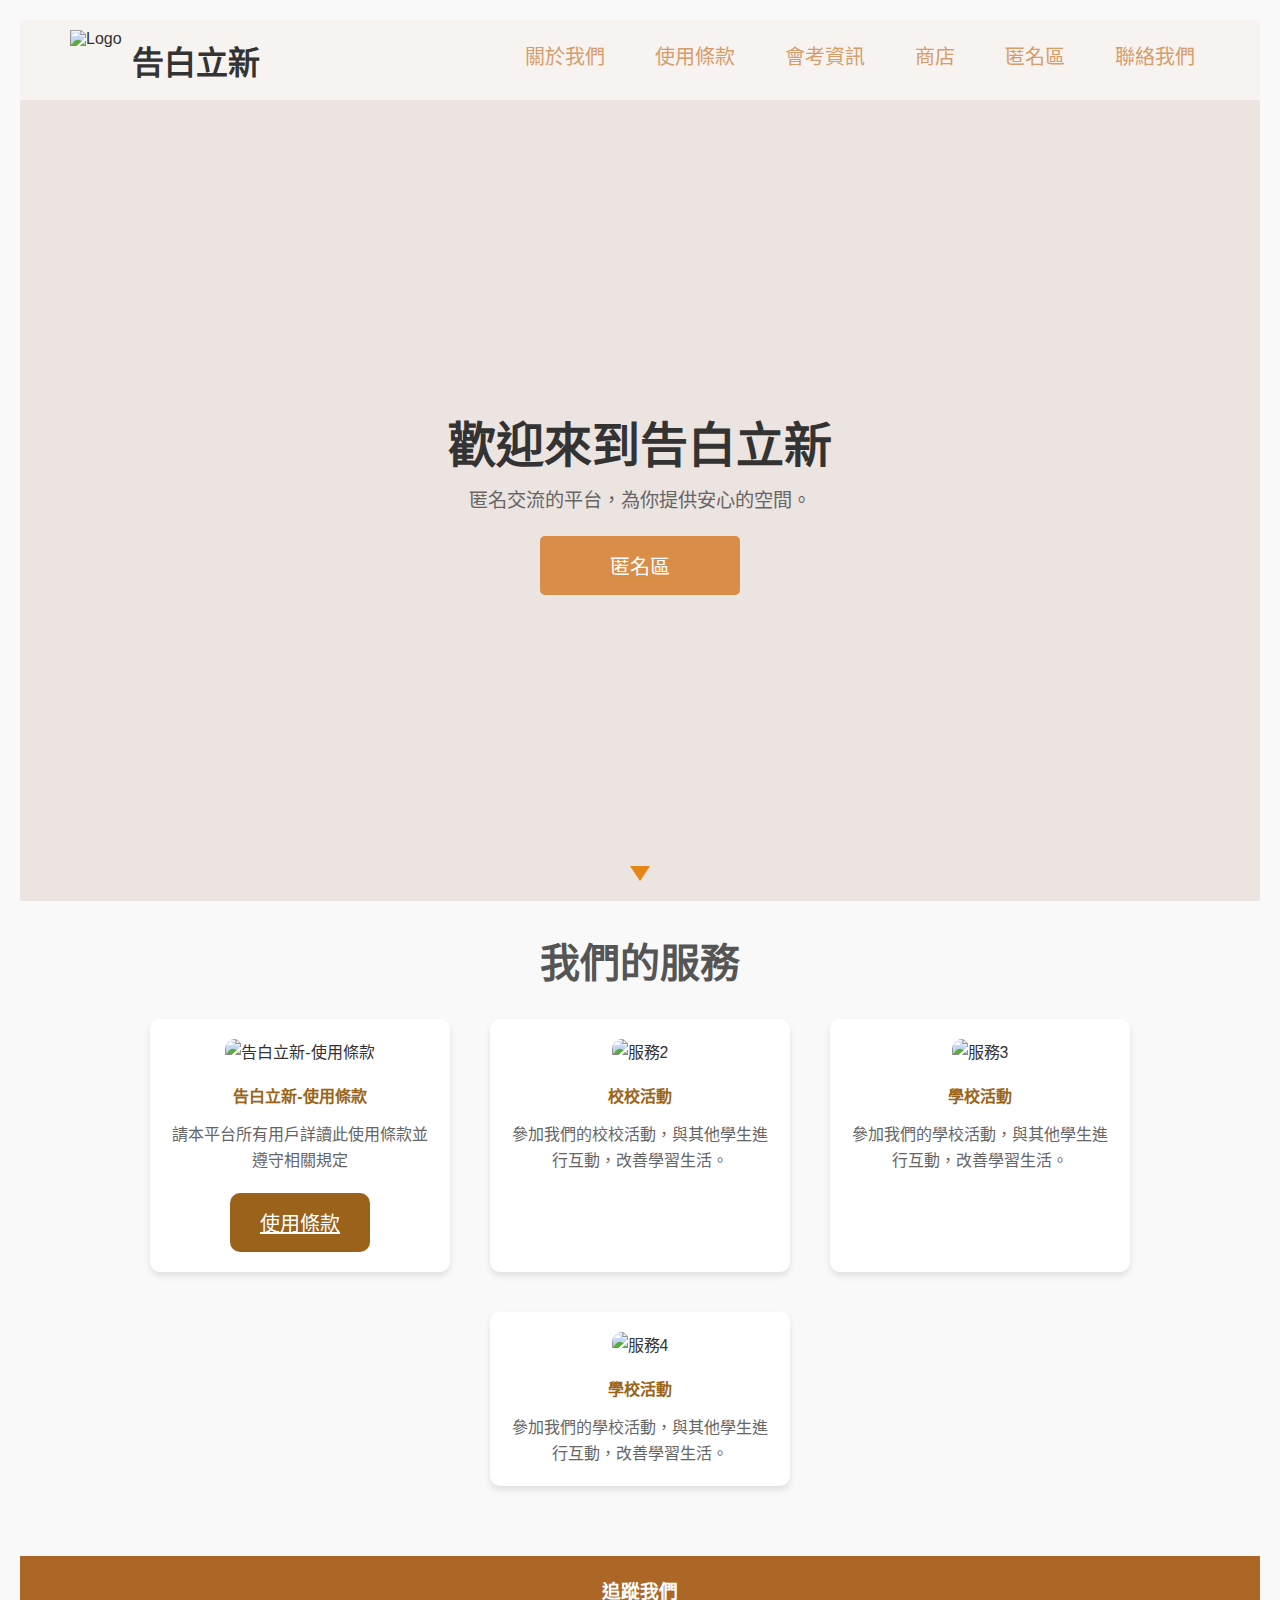
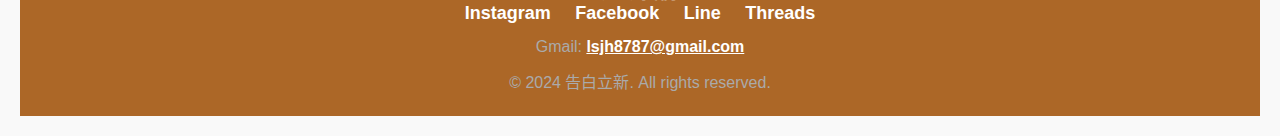
==== index.html @ cfa42a43 "update" ====
<!DOCTYPE html>
<html lang="zh-TW">
<head>
    <meta charset="UTF-8">
    <meta name="viewport" content="width=device-width, initial-scale=1.0">
    <title>告白立新 - 首頁</title>
    <link rel="stylesheet" href="styles.css">
</head>
<body>

  <nav class="navbar">
    <div class="navbar-logo">
        <img src="告白立新LOGO.png" alt="Logo">
        <h1>告白立新</h1>
    </div>
    <ul class="navbar-menu">
        <li><a href="about.html">關於我們</a></li>
        <li><a href="regulations.html">使用條款</a></li>
        <li><a href="text.html">會考資訊</a></li>
        <li><a href="shop.html">商店</a></li>
        <li><a href="anonymous.html">匿名區</a></li>
        <li><a href="contact.html">聯絡我們</a></li>
    </ul>
</nav>

    <header class="hero-section">
      <div class="hero-content">
          <h1>歡迎來到告白立新</h1>
          <p>匿名交流的平台，為你提供安心的空間。</p>
          <a href="anonymous.html" class="btn btn-anonymous">匿名區</a>
      </div>
      <div class="scroll-arrow"></div>
  </header>
  


      <main>
        <h2 class="service-title">我們的服務</h2>
        <div class="card-container">
            <div class="card">
                <img src="使用條款.png" alt="告白立新-使用條款">
                <h3>告白立新-使用條款</h3>
                <p>請本平台所有用戶詳讀此使用條款並遵守相關規定</p>
                <a href="regulations.html" class="terms-button">使用條款</a>
            </div>
            <div class="card">
                <img src="service2.jpg" alt="服務2">
                <h3>校校活動</h3>
                <p>參加我們的校校活動，與其他學生進行互動，改善學習生活。</p>
            </div>
            <div class="card">
                <img src="service2.jpg" alt="服務3">
                <h3>學校活動</h3>
                <p>參加我們的學校活動，與其他學生進行互動，改善學習生活。</p>
            </div>
            <div class="card">
                <img src="service2.jpg" alt="服務4">
                <h3>學校活動</h3>
                <p>參加我們的學校活動，與其他學生進行互動，改善學習生活。</p>
            </div>
        </div>
    </main>



  </main>
    <footer>
        <div class="social-links">
            <h3>追蹤我們</h3>
            <a href="https://www.instagram.com/anony_lsjh">Instagram</a>
                <a href="https://www.facebook.com/share/wYebae1Ng7HufHea/?mibextid=LQQJ4d">Facebook</a>
                <a href="https://liff.line.me/1645278921-kWRPP32q/?accountId=072bowlf">Line</a>
                <a href="https://www.threads.net/@anony_lsjh?xmt=AQGzQmAjyo4V2XjbBSyGGsBOCA0te0N1IhOW0UAyIl9oo3M">Threads</a>
            </div>
        <p>Gmail: <a href="mailto:lsjh8787@gmail.com">lsjh8787@gmail.com</a></p>
        <p>© 2024 告白立新. All rights reserved.</p>
    </footer>

</body>
</html>
---- styles.css ----
/* 全局設定 */
* {
  margin: 0;
  padding: 0;
  box-sizing: border-box;
}

body {
  font-family: Arial, sans-serif;
  background-color: #ebe4e0; /* 背景 */
  color: #c56f3d;  /* 首頁下方文字 */
  min-height: 100vh;
  display: flex;
  flex-direction: column;
}





/* 商店頁面 */
header {
  text-align: center;
  padding: 50px 0;
  background-color: #ca9c80; /* 背景 */
  color: #fff;
}

header h1 {
  font-size: 36px;
  margin-bottom: 10px;
}

header p {
  font-size: 18px;
}

/* 主內容區域美化 */
main {
  flex: 1;
  padding: 20px;
}
/* 商品卡片美化 */
.product-section {
  display: flex;
  justify-content: space-around;
  flex-wrap: wrap;
  gap: 20px;
  margin-top: 20px;
}





/* 我們的服務 */
.service-title {
  text-align: center; /* 標題置中 */
  margin-top: 10px; /* 調整與卡片之間的距離 */
  margin-bottom: 30px; /* 調整標題與其他內容之間的距離 */
  font-size: 40px; /* 調整字體大小，原先為默認大小 */
  font-weight: bold; /* 如果想讓字體更醒目，可以加粗 */
}

.card-container {
  display: flex;
  justify-content: center; /* 水平置中 */
  gap: 40px; /* 調整卡片之間的間距 */
  flex-wrap: wrap; /* 使卡片可以換行 */
}

.card {
  background-color: #ffffff; /* 小視覺背景 */
  border-radius: 10px;
  box-shadow: 0 4px 6px rgba(0, 0, 0, 0.1);
  width: 300px; /* 調整卡片寬度 */
  text-align: center;
  padding: 20px;
  transition: transform 0.3s ease, box-shadow 0.3s ease;
}

.card:hover {
  transform: translateY(-10px);
  box-shadow: 0 6px 10px rgba(0, 0, 0, 0.2);
}

.card img {
  width: 100%;
  border-radius: 10px;
  margin-bottom: 20px;
}

.card h3 {
  font-size: 16px;
  color: #9b6519; /* 文字顏色 */
  margin-bottom: 15px;
}


        /* 容器样式，控制整体间距 */
        .container {
          padding: 40px; /* 容器增加 padding */
      }

      /* 使用條款按钮样式 */
      .terms-button {
          display: inline-block;
          padding: 15px 30px;
          font-size: 20px;
          font-family: 'KaiTi', serif; /* 使用楷体 */
          color: rgb(255, 255, 255);
          background-color: #9a621a;
          border-radius: 10px;
          cursor: pointer;
          text-align: center;
          transition: background-color 0.3s ease, transform 0.2s ease;
          margin-top: 20px; /* 增加按钮的上边距 */
      }

      /* 悬停效果 */
      .terms-button:hover {
          background-color: #653406;
      }






/* 頁腳美化 */
footer {
  background-color: #ac6727;
  color: #fff;
  text-align: center;
  padding: 20px;
  margin-top: 50px; /* 增加页面顶部距离 */
}

footer .social-links a {
  color: #fff;
  margin: 0 10px;
  text-decoration: none;
  font-size: 18px;
}

footer p {
  color: #aaa;
  margin-top: 10px;
}

footer a {
  color: rgb(255, 255, 255); /* 連結顏色 */
  text-decoration: underline;
  font-weight: bold; /* 讓連結文字更粗 */
  font-size: 16px; /* 調整字體大小 */
}

footer a:hover {
  color: #ff0000; /* 滑鼠懸停時變紅色 */
}ßß


/* 導覽列懸浮 */
nav ul li a {
  color: #fff;
  text-decoration: none;
  font-size: 18px;
  padding: 5px 15px;
  transition: background-color 0.3s ease;
}

nav ul li a:hover {
  background-color: #572705;
  border-radius: 5px;
}




/* 基本按鈕樣式 */
.btn {
  display: inline-block;
  padding: 15px 30px;
  font-size: 20px;
  color: white;
  text-decoration: none;
  border-radius: 5px;
  transition: background-color 0.3s ease;
  margin-top: 20px; /* 調整按鈕與上方文字的距離 */
}



/* 讓區域填滿整個視窗 */
.hero-section {
  background-color: #ebe4e0; /* 背景 */
  height: 89vh; /* 占滿整個視窗高度 */
  display: flex;
  flex-direction: column;
  justify-content: center;
  align-items: center;
  position: relative;
  color: rgb(169, 81, 0);
}

.hero-content h1 {
  margin: 0;
  font-size: 3rem;
}

.hero-content p {
  margin-top: 10px;
  font-size: 1.2rem;
}




/* 向下的箭頭 */
.scroll-arrow {
  position: absolute;
  bottom: 20px;
  left: 50%;
  transform: translateX(-50%);
  width: 0;
  height: 0;
  border-left: 10px solid transparent;
  border-right: 10px solid transparent;
  border-top: 15px solid rgb(230, 132, 21);
  cursor: pointer;
}

.scroll-arrow:hover {
  border-top-color: #7e4e1b; /* 鼠標懸停時箭頭變色 */
}





/* 聯絡我們區域的樣式 */
.contact-section {
  display: flex;
  flex-direction: column;
  align-items: center;
  justify-content: center;
  padding: 40px 20px;
  background-color: #ebe4e0; /* 背景色 */
  min-height: 100vh; /* 占滿全高 */
}

.contact-form {
  width: 100%;
  max-width: 600px; /* 表單最大寬度 */
  background-color: #fff; /* 表單背景色 */
  padding: 30px;
  border-radius: 10px; /* 圓角 */
  box-shadow: 0px 4px 12px rgba(0, 0, 0, 0.1); /* 陰影效果 */
}

.contact-form h2 {
  text-align: center;
  margin-bottom: 20px;
  font-size: 24px;
  color: #333;
}

.contact-form .form-group {
  margin-bottom: 15px;
  width: 100%;
}

.contact-form label {
  font-size: 16px;
  color: #555;
  margin-bottom: 5px;
  display: block;
}

.contact-form input,
.contact-form textarea {
  width: 100%;
  padding: 12px;
  font-size: 16px;
  border: 1px solid #ddd;
  border-radius: 5px;
  box-sizing: border-box;
}

.contact-form textarea {
  height: 150px;
  resize: none;
}

.contact-form button {
  width: 100%;
  padding: 12px;
  background-color: #d98d49;
  color: white;
  font-size: 18px;
  border: none;
  border-radius: 5px;
  cursor: pointer;
  transition: background-color 0.3s ease;
}

.contact-form button:hover {
  background-color: #c45d19;
}






/* 匿名區塊 */
.anonymous-section {
  background-color: #ebe4e0; /* 背景顏色 */
  color: rgb(198, 112, 37);
  padding: 60px 20px;
  text-align: center; /* 讓文字內容置中 */
  display: flex;
  flex-direction: column; 
  align-items: center; /* 讓整個區塊內容置中 */
}

.anonymous-section h2 {
  font-size: 50px;
  color: #de8639; /* 顯眼的標題色 */
  margin-bottom: 20px;
}

.anonymous-section p {
  font-size: 18px;
  margin-bottom: 30px;
}

/* 表單樣式 */
.anonymous-section form {
  width: 100%;
  max-width: 600px; /* 最大寬度 */
  display: flex;
  flex-direction: column;
  align-items: center;
}

/* 輸入框樣式 */
.anonymous-section textarea {
  width: 100%; /* 滿寬度 */
  padding: 15px;
  border-radius: 5px;
  border: none;
  font-size: 16px;
  margin-bottom: 20px;
  resize: none; /* 禁止拉伸 */
  height: 150px; /* 高度設定 */
}

/* 自定義文件上傳按鈕樣式 */
.custom-file-upload {
  background-color: #d98d49; /* 背景色 */
  color: white;
  padding: 10px 20px;
  border-radius: 5px;
  font-size: 16px;
  cursor: pointer;
  transition: background-color 0.3s ease;
  margin-bottom: 20px;
  display: inline-block;
}

.custom-file-upload:hover {
  background-color: #c45d19; /* 懸浮效果 */
}

/* 隱藏默認文件輸入樣式 */
#file-upload {
  display: none;
}

/* 發佈按鈕樣式 */
.btn-anonymous {
  background-color: #d98d49; /* 按鈕背景色 */
  color: white;
  padding: 15px 30px;
  text-decoration: none;
  font-size: 20px;
  border-radius: 5px;
  cursor: pointer;
  transition: background-color 0.3s ease;
  width: 100%;
  max-width: 200px;
  text-align: center;
}

.btn-anonymous:hover {
  background-color: #c45d19; /* 懸浮效果 */
}




/* 上篇標頭 */
/* 調整導航欄樣式 */
.navbar {
  display: flex;
  justify-content: space-between; /* 兩端對齊 */
  align-items: center; /* 垂直置中 */
  padding: 10px 50px; /* 調整內邊距 */
  background-color: #f6f3f1; /* 背景色 */
}

.navbar-logo {
  display: flex;
  align-items: center; /* 讓 logo 與文字垂直居中 */

  
}

.navbar-logo img {
  height: 60px; /* 調整 logo 高度 */
  margin-right: 10px; /* logo 與文字之間的距離 */
}

.navbar-menu {
  display: flex;
  list-style-type: none; /* 去掉點 */
}

.navbar-menu li {
  margin-left: 20px; /* 每個選項之間的距離 */
}

.logo-text {
  font-size: 24px; /* 調整字體大小 */
  font-weight: bold; /* 如果需要更粗的字體可以加上這一行 */
  margin-left: 10px; /* 如果文字和 logo 太近，增加間距 */
}

.navbar-menu a {
  color: rgb(214, 157, 107);
  text-decoration: none;
  font-size: 20px;  /* 文字大小 */
  padding: 10px 15px; /* 懸浮調整內邊距 */
}




/* 關於我們區塊 */
.about-us {
  background-color: #f5f5f5; /* 淡色背景，提升可讀性 */
  padding: 60px 20px; /* 四周留白 */
  border-radius: 10px; /* 圓角邊框 */
  width: 80%; /* 區塊寬度 */
  margin: 0 auto; /* 區塊水平居中 */
  box-shadow: 0 4px 8px rgba(0, 0, 0, 0.1); /* 添加陰影效果 */
  text-align: center; /* 文本居中 */
}

.about-us h1 {
  font-size: 2rem; /* 標題大小 */
  color: #d97824; /* 標題顏色，配合網站整體風格 */
  margin-bottom: 20px; /* 標題與內容間距 */
}

.about-us p {
  font-size: 1.2rem; /* 內容字體大小 */
  line-height: 1.8; /* 行高，增強可讀性 */
  color: #333; /* 文字顏色 */
  margin-bottom: 15px; /* 段落之間間距 */
  white-space: nowrap; /* 禁止段落內的自動換行 */
}

.about-us strong {
  color: #d97824; /* 強調部分字體顏色 */
  font-weight: bold; /* 字體加粗 */
}




/* 關於我們區塊 */
.about-us {
  background-color: #f5f5f5; /* 淡色背景，提升可讀性 */
  padding: 60px 20px; /* 調整四周留白，增加上方空間 */
  border-radius: 10px; /* 圓角邊框 */
  width: 90%; /* 區塊寬度 */
  margin: 60px auto; /* 區塊水平居中，並增加上方的外邊距 */
  box-shadow: 0 4px 8px rgba(0, 0, 0, 0.1); /* 添加陰影效果 */
  text-align: center; /* 文本居中 */
}

.about-us h1 {
  font-size: 2rem; /* 標題大小 */
  color: #d97824; /* 標題顏色 */
  margin-bottom: 20px; /* 標題與內容間距 */
}

.about-us p {
  font-size: 1.2rem; /* 內容字體大小 */
  line-height: 4; /* 行高，增強可讀性 */
  color: #333; /* 文字顏色 */
  margin-bottom:1px; /* 段落之間間距 */
  white-space: normal; /* 允許段落自動換行 */
}

.about-us strong {
  color: #d97824; /* 強調部分字體顏色 */
  font-weight: bold; /* 字體加粗 */
}





/* 使用規則 */
.container {
  max-width: 800px;
  margin: 0 auto;
  background-color: #fff;
  padding: 20px;
  box-shadow: 0 0 10px rgba(0, 0, 0, 0.1);
  border-radius: 8px;
  margin-top: 50px; /* 增加页面顶部距离 */
}

h1 {
  text-align: center;
  color: #333;
}

h2 {
  color: #555;
  margin-top: 20px;
}

p {
  color: #666;
  line-height: 1.6;
}

ul {
  list-style-type: disc;
  margin-left: 20px;
}

li {
  margin-bottom: 10px;
}

strong {
  color: #333;
}

/* 如果你只想让某些部分的文字是红色，可以使用 class */
.red-text {
  color: red;
}








/* 會考 */
* {
  margin: 0;
  padding: 0;
  box-sizing: border-box;
}

body {
  font-family: 'Arial', sans-serif;
  background-color: #f9f9f9;
  color: #333;
  padding: 20px;
}

/* 新增的间隔样式 */
.section {
  margin-bottom: 60px; /* 每个部分之间的底部间隔，确保前后段有空隙 */
}

.container {
  display: flex;
  justify-content: space-between; /* 确保每块内容左右分开 */
  max-width: 1200px;
  margin: 0 auto;
  align-items: flex-start;
  flex-wrap: wrap;
  gap: 30px; /* 增加各部分之间的间距 */
}

.item, .carousel {
  background-color: #fff;
  padding: 20px;
  box-shadow: 0 4px 8px rgba(0, 0, 0, 0.1);
  border-radius: 10px;
  flex-basis: calc(50% - 15px); /* 保持两部分各占一半 */
}

.item {
  text-align: center;
}

.item img {
  width: 100%; /* 保持图片宽度适应 */
  height: auto;
}

.item h2 {
  font-size: 24px;
  margin-top: 15px;
}

.item p {
  font-size: 16px;
  color: #555;
  margin-top: 10px;
}

/* Carousel 部分 */
.carousel {
  position: relative;
  text-align: center;
}

.carousel-container {
  display: flex;
  overflow: hidden;
}

.carousel-item {
  min-width: 100%;
  transition: 0.5s;
}

.carousel-item img {
  width: 80%; /* 调整图片宽度 */
  height: auto;
  margin-bottom: 15px;
}

.carousel-item h2 {
  font-size: 22px;
}

.carousel-item p {
  font-size: 16px;
  margin-top: 10px;
}

/* 左右箭头样式 */
.prev-btn, .next-btn {
  position: absolute;
  top: 50%;
  background-color: rgba(0, 0, 0, 0.5);
  color: white;
  border: none;
  padding: 10px;
  cursor: pointer;
  transform: translateY(-50%);
}

.prev-btn {
  left: 0;
}

.next-btn {
  right: 0;
}

.prev-btn:hover, .next-btn:hover {
  background-color: rgba(0, 0, 0, 0.8);
}



/* 影片展示區 */
.video-section {
  text-align: center;
  margin-bottom: 30px;
}

.video-frame {
  width: 100%;
  height: 450px;
  border-radius: 8px;
  box-shadow: 0 0 15px rgba(0, 0, 0, 0.2);
}

/* 資訊區塊樣式 */
.info-section {
  margin-bottom: 30px;
}

.info-section h2 {
  font-size: 28px;
  margin-bottom: 10px;
  color: #555;
}

.info-section p {
  font-size: 18px;
  margin-bottom: 10px;
}

.info-section ul {
  list-style-type: disc;
  margin-left: 20px;
}

.info-section ul li {
  margin-bottom: 10px;
  font-size: 16px;
}

/* 相關連結或按鈕樣式 */
.related-links {
  text-align: center;
  margin-top: 20px;
}

.button {
  display: inline-block;
  padding: 10px 20px;
  font-size: 18px;
  color: white;
  background-color: #007bff;
  text-decoration: none;
  border-radius: 5px;
  margin: 10px;
  transition: background-color 0.3s ease;
}

.button:hover {
  background-color: #0056b3;
}
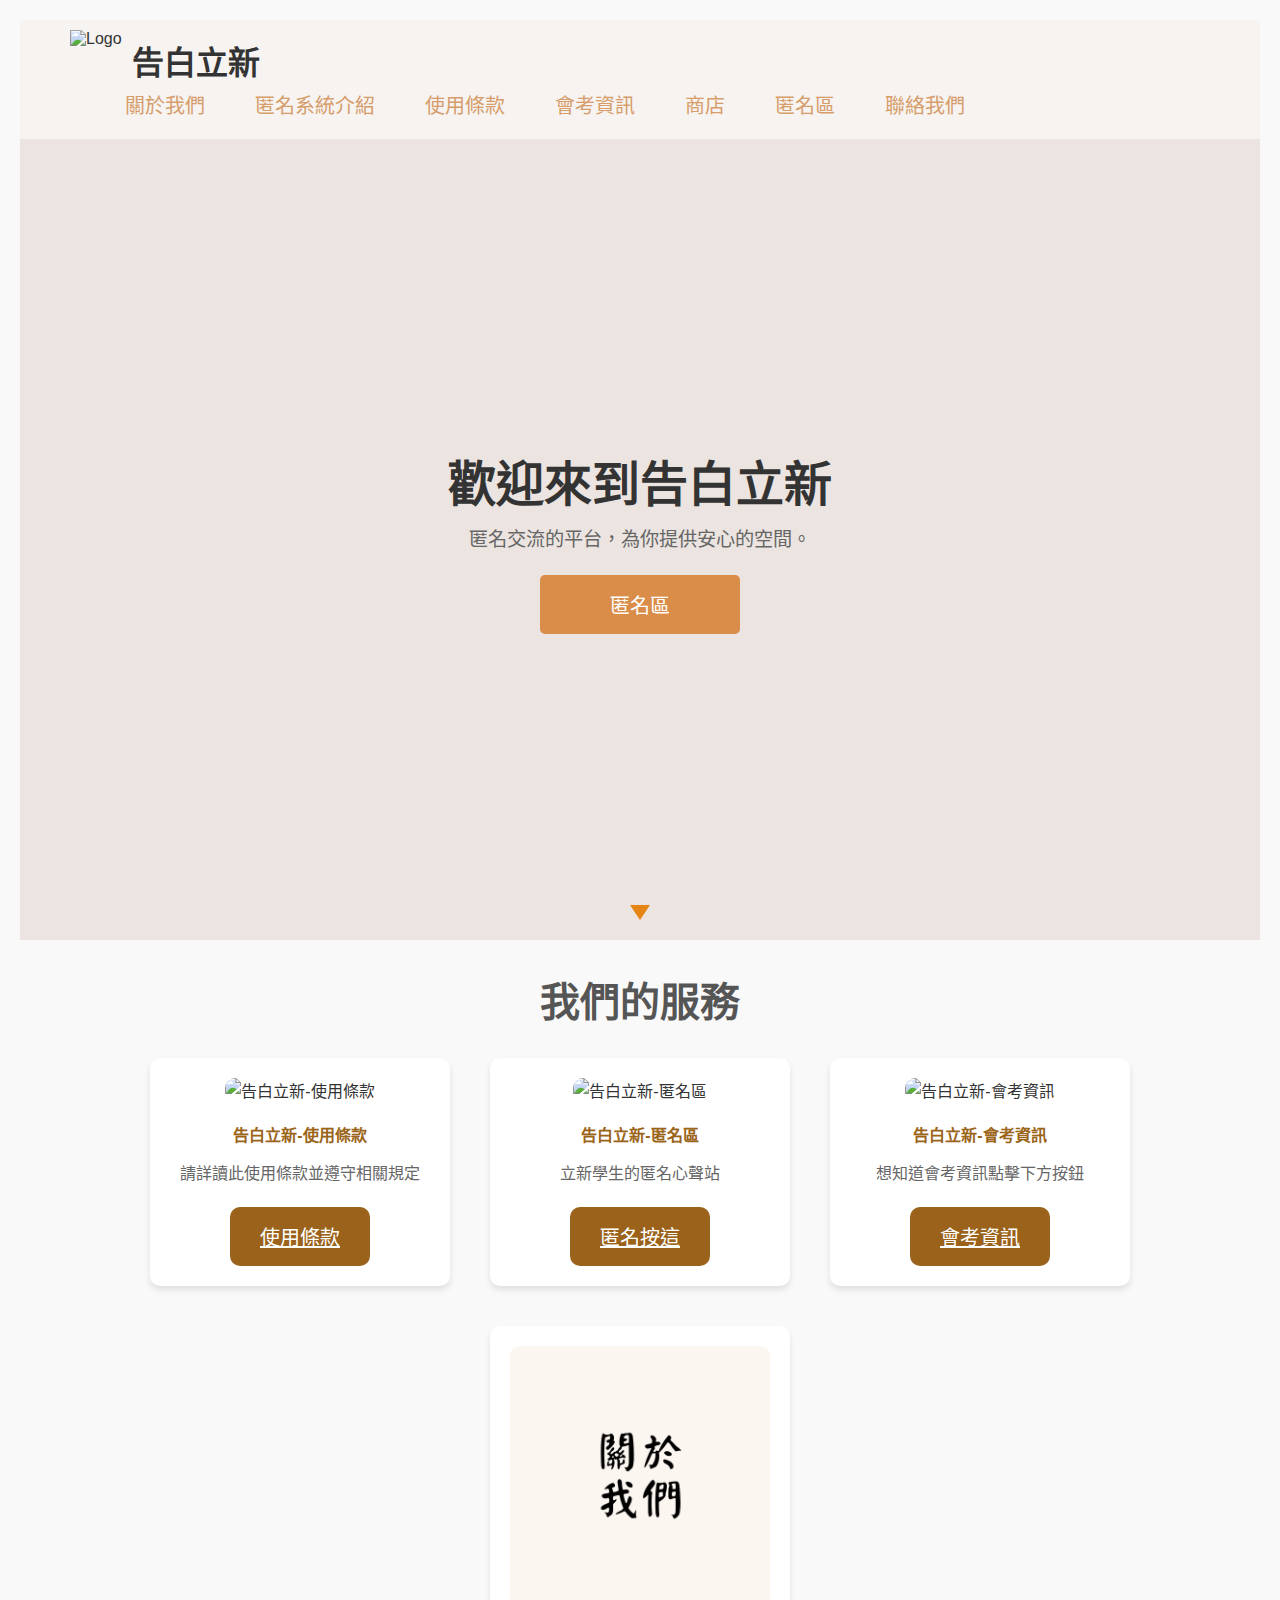
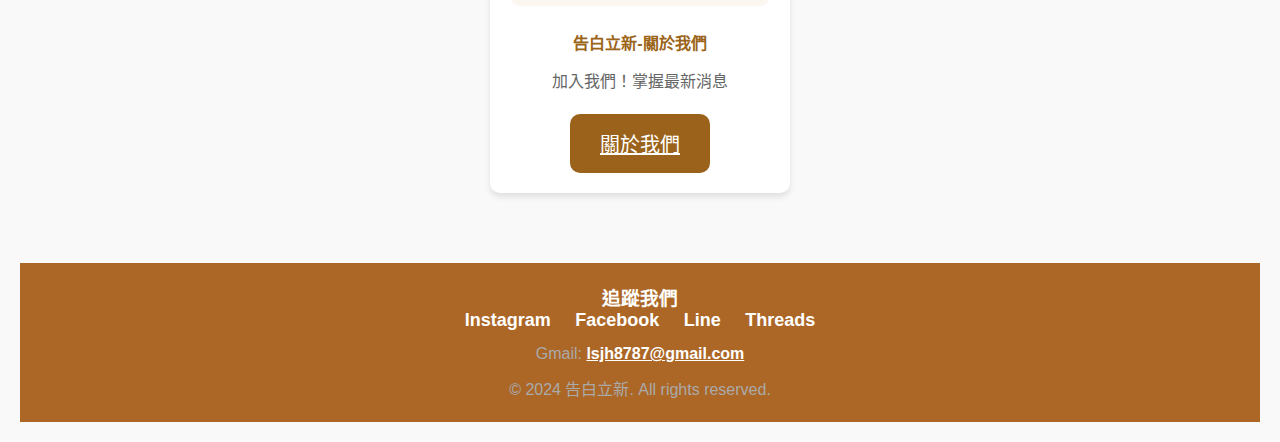
==== commit df036cac: "update" ====
--- a/index.html
+++ b/index.html
@@ -15,6 +15,7 @@
     </div>
     <ul class="navbar-menu">
         <li><a href="about.html">關於我們</a></li>
+        <li><a href="maskseal.html">匿名系統介紹</a></li>
         <li><a href="regulations.html">使用條款</a></li>
         <li><a href="text.html">會考資訊</a></li>
         <li><a href="shop.html">商店</a></li>
@@ -40,23 +41,26 @@
             <div class="card">
                 <img src="使用條款.png" alt="告白立新-使用條款">
                 <h3>告白立新-使用條款</h3>
-                <p>請本平台所有用戶詳讀此使用條款並遵守相關規定</p>
+                <p>請詳讀此使用條款並遵守相關規定</p>
                 <a href="regulations.html" class="terms-button">使用條款</a>
             </div>
             <div class="card">
-                <img src="service2.jpg" alt="服務2">
-                <h3>校校活動</h3>
-                <p>參加我們的校校活動，與其他學生進行互動，改善學習生活。</p>
+                <img src="匿名按這.png" alt="告白立新-匿名區">
+                <h3>告白立新-匿名區</h3>
+                <p>立新學生的匿名心聲站</p>
+                <a href="anonymous.html" class="terms-button">匿名按這</a>
             </div>
             <div class="card">
-                <img src="service2.jpg" alt="服務3">
-                <h3>學校活動</h3>
-                <p>參加我們的學校活動，與其他學生進行互動，改善學習生活。</p>
+                <img src="會考資訊.png" alt="告白立新-會考資訊">
+                <h3>告白立新-會考資訊</h3>
+                <p>想知道會考資訊點擊下方按鈕</p>
+                <a href="text.html" class="terms-button">會考資訊</a>
             </div>
             <div class="card">
-                <img src="service2.jpg" alt="服務4">
-                <h3>學校活動</h3>
-                <p>參加我們的學校活動，與其他學生進行互動，改善學習生活。</p>
+                <img src="關於我們.png" alt="告白立新-關於我們">
+                <h3>告白立新-關於我們</h3>
+                <p>加入我們！掌握最新消息</p>
+                <a href="about.html" class="terms-button">關於我們</a>
             </div>
         </div>
     </main>
--- a/styles.css
+++ b/styles.css
@@ -403,7 +403,6 @@
 /* 上篇標頭 */
 /* 調整導航欄樣式 */
 .navbar {
-  display: flex;
   justify-content: space-between; /* 兩端對齊 */
   align-items: center; /* 垂直置中 */
   padding: 10px 50px; /* 調整內邊距 */
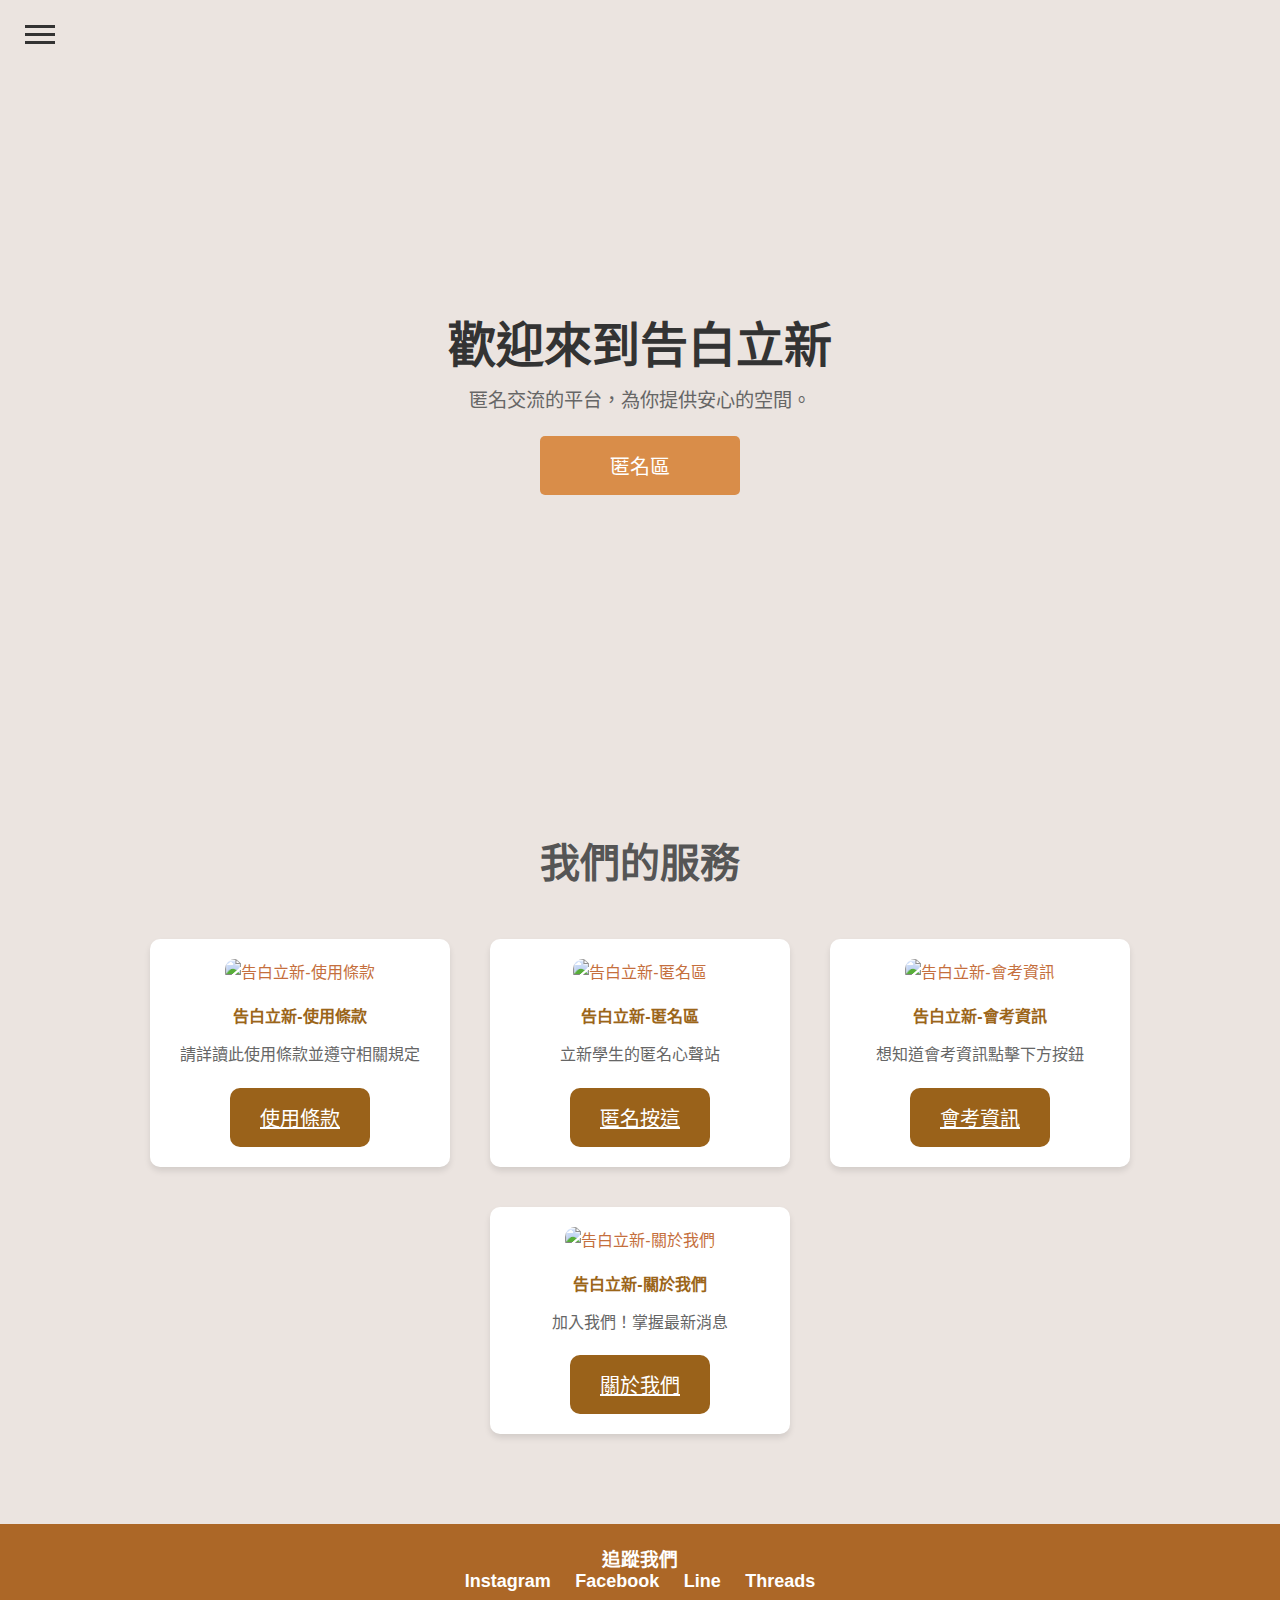
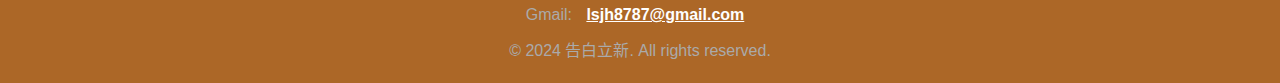
==== commit e0095a74: "updated - icon added - copyright stuff added - etc shit added - more change" ====
--- a/index.html
+++ b/index.html
@@ -1,84 +1,196 @@
+<!--
+Copyright © 2024 Tempura(alan). All rights reserved.
+This website and its content are the property of Tempura(alan). 
+Unauthorized copying, distribution, or use of the content, including text, images, and design elements, is strictly prohibited without prior written permission. 
+For permissions or more information, please contact: lsjh8787@gmail.com or nofupindaotianfuluo@gmail.com.
+-->
+
+
 <!DOCTYPE html>
 <html lang="zh-TW">
 <head>
     <meta charset="UTF-8">
     <meta name="viewport" content="width=device-width, initial-scale=1.0">
     <title>告白立新 - 首頁</title>
+    <link rel="icon" href="./image/favicon.ico"/>
+    <style>
+        body {
+            font-family: Arial, sans-serif;
+            margin: 0;
+            padding: 0;
+        }
+
+        .menu-toggle {
+            position: fixed;
+            top: 20px;
+            left: 20px;
+            font-size: 30px;
+            cursor: pointer;
+            z-index: 1001;
+        }
+
+        .menu-toggle span {
+            display: block;
+            width: 30px;
+            height: 3px;
+            margin: 5px;
+            background-color: #333;
+            transition: background-color 0.3s ease;
+        }
+
+        .side-nav {
+            position: fixed;
+            left: -250px;
+            top: 0;
+            width: 250px;
+            height: 100%;
+            background-color: #333;
+            color: white;
+            transition: left 0.3s ease;
+            z-index: 1000;
+        }
+
+        .side-nav ul {
+            list-style: none;
+            padding: 20px;
+        }
+
+        .side-nav ul li {
+            margin: 20px 0;
+        }
+
+        .side-nav ul li a {
+            color: white;
+            text-decoration: none;
+            font-size: 18px;
+        }
+
+        .side-nav.open {
+            left: 0;
+        }
+
+        .navbar-logo {
+            display: flex;
+            align-items: center;
+            justify-content: flex-end;
+            position: relative;
+            top: 20px;
+            left: -10px;
+        }
+
+        .navbar-logo img {
+            height: 50px;
+            margin-right: 10px;
+        }
+
+        .card-container {
+            display: flex;
+            justify-content: space-around;
+            padding: 20px;
+        }
+
+        footer {
+            background-color: #333;
+            color: white;
+            text-align: center;
+            padding: 20px;
+        }
+
+        footer a {
+            color: white;
+            text-decoration: none;
+            margin: 0 10px;
+        }
+    </style>
     <link rel="stylesheet" href="styles.css">
 </head>
 <body>
+    <div class="menu-toggle" onclick="toggleMenu()">
+        <span></span>
+        <span></span>
+        <span></span>
+    </div>
+    <nav class="side-nav" id="sideNav">
+        <div class="navbar-logo">
+            <img src="./image/logo.png" alt="Logo">
+        </div>
+        <ul>
+            <li><a href="./about/about.html">關於我們</a></li>
+            <li><a href="./maskseal/maskseal.html">匿名系統介紹</a></li>
+            <li><a href="./regulations/regulations.html">使用條款</a></li>
+            <li><a href="./text/text.html">會考資訊</a></li>
+            <li><a href="./shop/shop.html">商店</a></li>
 
-  <nav class="navbar">
-    <div class="navbar-logo">
-        <img src="告白立新LOGO.png" alt="Logo">
-        <h1>告白立新</h1>
-    </div>
-    <ul class="navbar-menu">
-        <li><a href="about.html">關於我們</a></li>
-        <li><a href="maskseal.html">匿名系統介紹</a></li>
-        <li><a href="regulations.html">使用條款</a></li>
-        <li><a href="text.html">會考資訊</a></li>
-        <li><a href="shop.html">商店</a></li>
-        <li><a href="anonymous.html">匿名區</a></li>
-        <li><a href="contact.html">聯絡我們</a></li>
-    </ul>
-</nav>
+            <!--<li><a href="./anonymous.html">匿名區</a></li>-->
+            <li><a href="https://txg-lsjh.forteens.cc">匿名區</a></li>
+
+            <li><a href="./contact/contact.html">聯絡我們</a></li>
+        </ul>
+    </nav>
 
     <header class="hero-section">
-      <div class="hero-content">
-          <h1>歡迎來到告白立新</h1>
-          <p>匿名交流的平台，為你提供安心的空間。</p>
-          <a href="anonymous.html" class="btn btn-anonymous">匿名區</a>
-      </div>
-      <div class="scroll-arrow"></div>
-  </header>
-  
+        <div class="hero-content">
+            <h1>歡迎來到告白立新</h1>
+            <p>匿名交流的平台，為你提供安心的空間。</p>
+            <!--<a href="./anonymous.html" class="btn btn-anonymous">匿名區</a>-->
+            <a href="https://txg-lsjh.forteens.cc" class="btn btn-anonymous">匿名區</a>
+        </div>
+    </header>
 
-
-      <main>
+    <main>
         <h2 class="service-title">我們的服務</h2>
         <div class="card-container">
             <div class="card">
-                <img src="使用條款.png" alt="告白立新-使用條款">
+                <img src="./image/terms.png" alt="告白立新-使用條款">
                 <h3>告白立新-使用條款</h3>
                 <p>請詳讀此使用條款並遵守相關規定</p>
-                <a href="regulations.html" class="terms-button">使用條款</a>
+                <a href="./regulations/regulations.html" class="terms-button">使用條款</a>
             </div>
             <div class="card">
-                <img src="匿名按這.png" alt="告白立新-匿名區">
+                <img src="./image/anonymous.png" alt="告白立新-匿名區">
                 <h3>告白立新-匿名區</h3>
                 <p>立新學生的匿名心聲站</p>
-                <a href="anonymous.html" class="terms-button">匿名按這</a>
+                <!--<a href="./anonymous.html" class="terms-button">匿名按這</a>-->
+                <a href="https://txg-lsjh.forteens.cc" class="terms-button">匿名按這</a>
             </div>
             <div class="card">
-                <img src="會考資訊.png" alt="告白立新-會考資訊">
+                <img src="./image/infomation.png" alt="告白立新-會考資訊">
                 <h3>告白立新-會考資訊</h3>
                 <p>想知道會考資訊點擊下方按鈕</p>
-                <a href="text.html" class="terms-button">會考資訊</a>
+                <a href="./text/text.html" class="terms-button">會考資訊</a>
             </div>
             <div class="card">
-                <img src="關於我們.png" alt="告白立新-關於我們">
+                <img src="./image/about.png" alt="告白立新-關於我們">
                 <h3>告白立新-關於我們</h3>
                 <p>加入我們！掌握最新消息</p>
-                <a href="about.html" class="terms-button">關於我們</a>
+                <a href="./about/about.html" class="terms-button">關於我們</a>
             </div>
         </div>
     </main>
 
-
-
-  </main>
     <footer>
         <div class="social-links">
             <h3>追蹤我們</h3>
             <a href="https://www.instagram.com/anony_lsjh">Instagram</a>
-                <a href="https://www.facebook.com/share/wYebae1Ng7HufHea/?mibextid=LQQJ4d">Facebook</a>
-                <a href="https://liff.line.me/1645278921-kWRPP32q/?accountId=072bowlf">Line</a>
-                <a href="https://www.threads.net/@anony_lsjh?xmt=AQGzQmAjyo4V2XjbBSyGGsBOCA0te0N1IhOW0UAyIl9oo3M">Threads</a>
-            </div>
+            <a href="https://www.facebook.com/share/wYebae1Ng7HufHea/?mibextid=LQQJ4d">Facebook</a>
+            <a href="https://liff.line.me/1645278921-kWRPP32q/?accountId=072bowlf">Line</a>
+            <a href="https://www.threads.net/@anony_lsjh?xmt=AQGzQmAjyo4V2XjbBSyGGsBOCA0te0N1IhOW0UAyIl9oo3M">Threads</a>
+        </div>
         <p>Gmail: <a href="mailto:lsjh8787@gmail.com">lsjh8787@gmail.com</a></p>
         <p>© 2024 告白立新. All rights reserved.</p>
     </footer>
 
+    <script>
+        function toggleMenu() {
+            var sideNav = document.getElementById('sideNav');
+            if (sideNav.classList.contains('open')) {
+                sideNav.classList.remove('open');
+            } else {
+                sideNav.classList.add('open');
+            }
+        }
+    </script>
+    <script src="./script.js"></script>
 </body>
-</html>+</html>
+
--- a/styles.css
+++ b/styles.css
@@ -1,3 +1,6 @@
+/* idk why the guy put the all css in one file */
+
+
 /* 全局設定 */
 * {
   margin: 0;
@@ -14,10 +17,6 @@
   flex-direction: column;
 }
 
-
-
-
-
 /* 商店頁面 */
 header {
   text-align: center;
@@ -40,6 +39,7 @@
   flex: 1;
   padding: 20px;
 }
+
 /* 商品卡片美化 */
 .product-section {
   display: flex;
@@ -49,9 +49,90 @@
   margin-top: 20px;
 }
 
-
-
-
+@media (max-width: 768px) {
+  header h1 {
+    font-size: 28px;
+  }
+
+  /* 導覽列 */
+  .navbar {
+    flex-direction: column; /* 垂直排列 */
+    padding: 10px 20px; /* 減少 padding */
+  }
+
+  .navbar-logo img {
+    height: 40px; /* 調整 logo 大小 */
+  }
+
+  .navbar-menu {
+    flex-direction: column;
+    margin-top: 10px;
+  }
+
+  .navbar-menu li {
+    margin-left: 0; /* 移除選項之間的水平距離 */
+    margin-bottom: 10px; /* 增加垂直距離 */
+  }
+
+  /* 商品卡片 */
+  .product-section {
+    flex-direction: column;
+    align-items: center; /* 讓商品卡片置中 */
+  }
+
+  /* 調整卡片寬度 */
+  .card {
+    width: 100%; /* 滿寬度 */
+    max-width: 500px; /* 限制最大寬度 */
+  }
+
+  /* 會考專區區塊 */
+  .grid-container-exam {
+    grid-template-columns: 1fr; /* 單欄佈局 */
+  }
+
+  .grid-item-exam {
+    width: 100%; /* 滿寬度 */
+    max-width: 500px; /* 限制最大寬度 */
+  }
+}
+
+/* Media Query for Extra Small Screens */
+@media (max-width: 480px) {
+  /* 標題 */
+  header h1 {
+    font-size: 28px; /* 減小標題字體 */
+  }
+
+  header p {
+    font-size: 16px;
+  }
+
+  /* 按鈕樣式 */
+  .btn {
+    padding: 10px 20px;
+    font-size: 16px;
+  }
+
+  /* 商品卡片 */
+  .card {
+    width: 100%; /* 滿寬度 */
+    max-width: 300px; /* 限制最大寬度 */
+  }
+
+  /* 會考專區區塊 */
+  .grid-item-exam {
+    width: 100%; /* 滿寬度 */
+    max-width: 300px; /* 限制最大寬度 */
+  }
+
+  /* 調整箭頭大小 */
+  .scroll-arrow {
+    border-left: 5px solid transparent;
+    border-right: 5px solid transparent;
+    border-top: 10px solid rgb(230, 132, 21);
+  }
+}
 
 /* 我們的服務 */
 .service-title {
@@ -96,36 +177,30 @@
   margin-bottom: 15px;
 }
 
-
-        /* 容器样式，控制整体间距 */
-        .container {
-          padding: 40px; /* 容器增加 padding */
-      }
-
-      /* 使用條款按钮样式 */
-      .terms-button {
-          display: inline-block;
-          padding: 15px 30px;
-          font-size: 20px;
-          font-family: 'KaiTi', serif; /* 使用楷体 */
-          color: rgb(255, 255, 255);
-          background-color: #9a621a;
-          border-radius: 10px;
-          cursor: pointer;
-          text-align: center;
-          transition: background-color 0.3s ease, transform 0.2s ease;
-          margin-top: 20px; /* 增加按钮的上边距 */
-      }
-
-      /* 悬停效果 */
-      .terms-button:hover {
-          background-color: #653406;
-      }
-
-
-
-
-
+/* 容器样式，控制整体间距 */
+.container {
+    padding: 40px; /* 容器增加 padding */
+}
+
+/* 使用條款按钮样式 */
+.terms-button {
+    display: inline-block;
+    padding: 15px 30px;
+    font-size: 20px;
+    font-family: 'KaiTi', serif; /* 使用楷体 */
+    color: rgb(255, 255, 255);
+    background-color: #9a621a;
+    border-radius: 10px;
+    cursor: pointer;
+    text-align: center;
+    transition: background-color 0.3s ease, transform 0.2s ease;
+    margin-top: 20px; /* 增加按钮的上边距 */
+}
+
+/* 悬停效果 */
+.terms-button:hover {
+    background-color: #653406;
+}
 
 /* 頁腳美化 */
 footer {
@@ -156,7 +231,7 @@
 }
 
 footer a:hover {
-  color: #ff0000; /* 滑鼠懸停時變紅色 */
+  color: #ffa735; /* 滑鼠懸停時變紅色 */
 }ßß
 
 
@@ -173,9 +248,6 @@
   background-color: #572705;
   border-radius: 5px;
 }
-
-
-
 
 /* 基本按鈕樣式 */
 .btn {
@@ -189,8 +261,6 @@
   margin-top: 20px; /* 調整按鈕與上方文字的距離 */
 }
 
-
-
 /* 讓區域填滿整個視窗 */
 .hero-section {
   background-color: #ebe4e0; /* 背景 */
@@ -212,9 +282,6 @@
   margin-top: 10px;
   font-size: 1.2rem;
 }
-
-
-
 
 /* 向下的箭頭 */
 .scroll-arrow {
@@ -234,10 +301,6 @@
   border-top-color: #7e4e1b; /* 鼠標懸停時箭頭變色 */
 }
 
-
-
-
-
 /* 聯絡我們區域的樣式 */
 .contact-section {
   display: flex;
@@ -307,11 +370,6 @@
 .contact-form button:hover {
   background-color: #c45d19;
 }
-
-
-
-
-
 
 /* 匿名區塊 */
 .anonymous-section {
@@ -397,12 +455,10 @@
   background-color: #c45d19; /* 懸浮效果 */
 }
 
-
-
-
 /* 上篇標頭 */
 /* 調整導航欄樣式 */
 .navbar {
+  display: flex;
   justify-content: space-between; /* 兩端對齊 */
   align-items: center; /* 垂直置中 */
   padding: 10px 50px; /* 調整內邊距 */
@@ -443,85 +499,193 @@
   padding: 10px 15px; /* 懸浮調整內邊距 */
 }
 
-
-
+/* 基本設計設定 */
+body {
+  font-family: Arial, sans-serif;
+  margin: 0;
+  padding: 0;
+}
 
 /* 關於我們區塊 */
 .about-us {
-  background-color: #f5f5f5; /* 淡色背景，提升可讀性 */
-  padding: 60px 20px; /* 四周留白 */
-  border-radius: 10px; /* 圓角邊框 */
-  width: 80%; /* 區塊寬度 */
-  margin: 0 auto; /* 區塊水平居中 */
-  box-shadow: 0 4px 8px rgba(0, 0, 0, 0.1); /* 添加陰影效果 */
-  text-align: center; /* 文本居中 */
+  background-color: #f5f5f5;
+  padding: 60px 20px;
+  border-radius: 10px;
+  width: 90%;
+  margin: 0 auto;
+  box-shadow: 0 4px 8px rgba(0, 0, 0, 0.1);
+  text-align: center;
+  margin-top: 10px;
 }
 
 .about-us h1 {
-  font-size: 2rem; /* 標題大小 */
-  color: #d97824; /* 標題顏色，配合網站整體風格 */
-  margin-bottom: 20px; /* 標題與內容間距 */
+  font-size: 2rem;
+  color: #d97824;
+  margin-bottom: 25px;
 }
 
 .about-us p {
-  font-size: 1.2rem; /* 內容字體大小 */
-  line-height: 1.8; /* 行高，增強可讀性 */
-  color: #333; /* 文字顏色 */
-  margin-bottom: 15px; /* 段落之間間距 */
-  white-space: nowrap; /* 禁止段落內的自動換行 */
+  font-size: 1.2rem;
+  line-height: 1.8;
+  color: #333;
+  margin-bottom: 30px;
 }
 
 .about-us strong {
-  color: #d97824; /* 強調部分字體顏色 */
-  font-weight: bold; /* 字體加粗 */
-}
-
-
-
-
-/* 關於我們區塊 */
-.about-us {
-  background-color: #f5f5f5; /* 淡色背景，提升可讀性 */
-  padding: 60px 20px; /* 調整四周留白，增加上方空間 */
-  border-radius: 10px; /* 圓角邊框 */
-  width: 90%; /* 區塊寬度 */
-  margin: 60px auto; /* 區塊水平居中，並增加上方的外邊距 */
-  box-shadow: 0 4px 8px rgba(0, 0, 0, 0.1); /* 添加陰影效果 */
-  text-align: center; /* 文本居中 */
-}
-
-.about-us h1 {
-  font-size: 2rem; /* 標題大小 */
-  color: #d97824; /* 標題顏色 */
-  margin-bottom: 20px; /* 標題與內容間距 */
-}
-
-.about-us p {
-  font-size: 1.2rem; /* 內容字體大小 */
-  line-height: 4; /* 行高，增強可讀性 */
-  color: #333; /* 文字顏色 */
-  margin-bottom:1px; /* 段落之間間距 */
-  white-space: normal; /* 允許段落自動換行 */
-}
-
-.about-us strong {
-  color: #d97824; /* 強調部分字體顏色 */
-  font-weight: bold; /* 字體加粗 */
-}
-
-
-
-
+  color: #d97824;
+  font-weight: bold;
+}
+
+/* 圖片並排區塊 */
+.image-section {
+  margin-top: 50px;
+  padding: 40px 20px;
+}
+
+.grid-container {
+  display: flex;
+  justify-content: space-between;
+  align-items: center;
+  width: 80%;
+  margin: 0 auto;
+}
+
+.grid-item {
+  text-align: center;
+  width: 48%;
+}
+
+.grid-item img {
+  max-width: 80%;
+  height: auto;
+  margin-bottom: 15px;
+}
+
+.grid-item h2 {
+  font-size: 1.5rem;
+  color: #d97824;
+}
+
+.grid-item p {
+  font-size: 1rem;
+  color: #333;
+  line-height: 1.6;
+}
+
+/* LOGO 圖片 */
+.logos {
+  border-radius: 50%; /* 若需要圓形效果 */
+  border: 2px solid #ddd; /* 圖片邊框 */
+  padding: 10px;
+}
+
+/* 所有社群按鈕 */
+.social-links-section {
+  text-align: center;
+  padding: 40px 20px;
+}
+
+.social-links-section h2 {
+  font-size: 2rem;
+  color: #d97824;
+  margin-bottom: 25px;
+}
+
+.social-links-grid {
+  display: flex;
+  justify-content: center;
+  gap: 20px; /* 圖片之間的間距 */
+  flex-wrap: wrap;
+}
+
+.social-link-item img {
+  width: 100px; /* 圖片大小 */
+  height: 100px;
+  transition: transform 0.3s ease;
+}
+
+.social-link-item img:hover {
+  transform: scale(1.1); /* 放大效果 */
+}
+
+/* 會考 */
+/* 新的會考專區區塊 */
+.grid-container-exam {
+  display: grid;
+  grid-template-columns: repeat(2, 1fr); /* 兩欄佈局 */
+  gap: 20px; /* 調整圖片之間的間距 */
+  justify-items: center;
+  padding: 40px 20px;
+}
+
+.grid-item-exam {
+  background-color: #ffffff;
+  border-radius: 10px;
+  box-shadow: 0 4px 6px rgba(0, 0, 0, 0.1);
+  width: 400px; /* 調整卡片的寬度 */
+  text-align: center;
+  padding: 20px;
+  transition: transform 0.3s ease, box-shadow 0.3s ease;
+}
+
+.grid-item-exam:hover {
+  transform: translateY(-10px);
+  box-shadow: 0 6px 10px rgba(0, 0, 0, 0.2);
+}
+
+.grid-item-exam img {
+  max-width: 100%;
+  height: auto;
+  border-radius: 10px;
+  margin-bottom: 10px;
+}
+
+.grid-item-exam h2 {
+  font-size: 24px;
+  color: #d97824;
+  margin-bottom: 10px;
+}
+
+.grid-item-exam p {
+  font-size: 16px;
+  color: #333;
+}
+
+.grid-item-exam g {
+  font-size: 16px;
+  color: #ff0000;
+}
+
+/* 下載按鈕區塊 */
+.download-section {
+  text-align: center; /* 按鈕居中 */
+  margin-top: 90px;
+}
+
+.download-btn {
+  display: inline-block;
+  padding: 20px 100px;
+  background-color: #ff6666;
+  color: white;
+  font-size: 18px;
+  text-decoration: none;
+  border-radius: 5px;
+  transition: background-color 0.3s ease;
+}
+
+.download-btn:hover {
+  background-color: #cc5555;
+}
 
 /* 使用規則 */
 .container {
   max-width: 800px;
   margin: 0 auto;
   background-color: #fff;
-  padding: 20px;
+  padding: 50px;
   box-shadow: 0 0 10px rgba(0, 0, 0, 0.1);
   border-radius: 8px;
-  margin-top: 50px; /* 增加页面顶部距离 */
+  margin-top: 100px; /* 增加页面顶部距离 */
 }
 
 h1 {
@@ -557,184 +721,9 @@
   color: red;
 }
 
-
-
-
-
-
-
-
 /* 會考 */
-* {
-  margin: 0;
-  padding: 0;
-  box-sizing: border-box;
-}
-
-body {
-  font-family: 'Arial', sans-serif;
-  background-color: #f9f9f9;
-  color: #333;
-  padding: 20px;
-}
-
 /* 新增的间隔样式 */
 .section {
   margin-bottom: 60px; /* 每个部分之间的底部间隔，确保前后段有空隙 */
 }
 
-.container {
-  display: flex;
-  justify-content: space-between; /* 确保每块内容左右分开 */
-  max-width: 1200px;
-  margin: 0 auto;
-  align-items: flex-start;
-  flex-wrap: wrap;
-  gap: 30px; /* 增加各部分之间的间距 */
-}
-
-.item, .carousel {
-  background-color: #fff;
-  padding: 20px;
-  box-shadow: 0 4px 8px rgba(0, 0, 0, 0.1);
-  border-radius: 10px;
-  flex-basis: calc(50% - 15px); /* 保持两部分各占一半 */
-}
-
-.item {
-  text-align: center;
-}
-
-.item img {
-  width: 100%; /* 保持图片宽度适应 */
-  height: auto;
-}
-
-.item h2 {
-  font-size: 24px;
-  margin-top: 15px;
-}
-
-.item p {
-  font-size: 16px;
-  color: #555;
-  margin-top: 10px;
-}
-
-/* Carousel 部分 */
-.carousel {
-  position: relative;
-  text-align: center;
-}
-
-.carousel-container {
-  display: flex;
-  overflow: hidden;
-}
-
-.carousel-item {
-  min-width: 100%;
-  transition: 0.5s;
-}
-
-.carousel-item img {
-  width: 80%; /* 调整图片宽度 */
-  height: auto;
-  margin-bottom: 15px;
-}
-
-.carousel-item h2 {
-  font-size: 22px;
-}
-
-.carousel-item p {
-  font-size: 16px;
-  margin-top: 10px;
-}
-
-/* 左右箭头样式 */
-.prev-btn, .next-btn {
-  position: absolute;
-  top: 50%;
-  background-color: rgba(0, 0, 0, 0.5);
-  color: white;
-  border: none;
-  padding: 10px;
-  cursor: pointer;
-  transform: translateY(-50%);
-}
-
-.prev-btn {
-  left: 0;
-}
-
-.next-btn {
-  right: 0;
-}
-
-.prev-btn:hover, .next-btn:hover {
-  background-color: rgba(0, 0, 0, 0.8);
-}
-
-
-
-/* 影片展示區 */
-.video-section {
-  text-align: center;
-  margin-bottom: 30px;
-}
-
-.video-frame {
-  width: 100%;
-  height: 450px;
-  border-radius: 8px;
-  box-shadow: 0 0 15px rgba(0, 0, 0, 0.2);
-}
-
-/* 資訊區塊樣式 */
-.info-section {
-  margin-bottom: 30px;
-}
-
-.info-section h2 {
-  font-size: 28px;
-  margin-bottom: 10px;
-  color: #555;
-}
-
-.info-section p {
-  font-size: 18px;
-  margin-bottom: 10px;
-}
-
-.info-section ul {
-  list-style-type: disc;
-  margin-left: 20px;
-}
-
-.info-section ul li {
-  margin-bottom: 10px;
-  font-size: 16px;
-}
-
-/* 相關連結或按鈕樣式 */
-.related-links {
-  text-align: center;
-  margin-top: 20px;
-}
-
-.button {
-  display: inline-block;
-  padding: 10px 20px;
-  font-size: 18px;
-  color: white;
-  background-color: #007bff;
-  text-decoration: none;
-  border-radius: 5px;
-  margin: 10px;
-  transition: background-color 0.3s ease;
-}
-
-.button:hover {
-  background-color: #0056b3;
-}